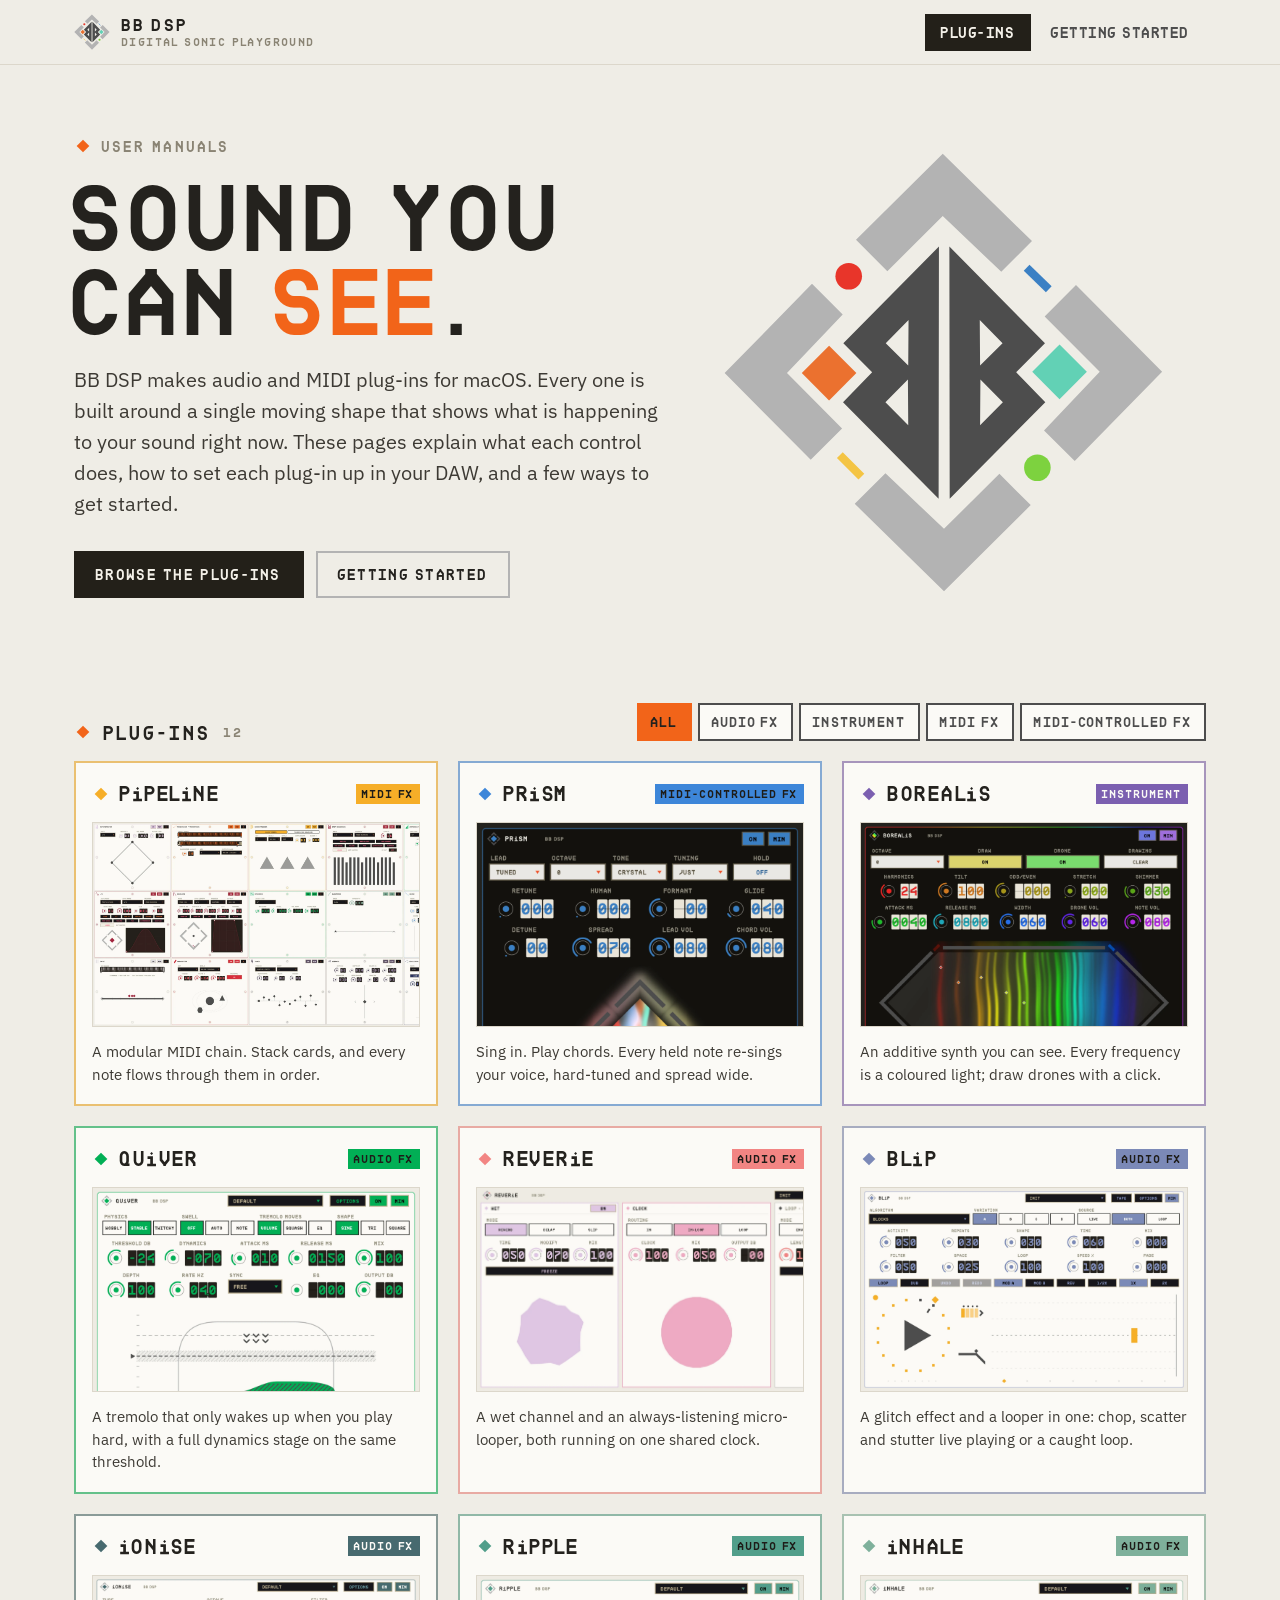
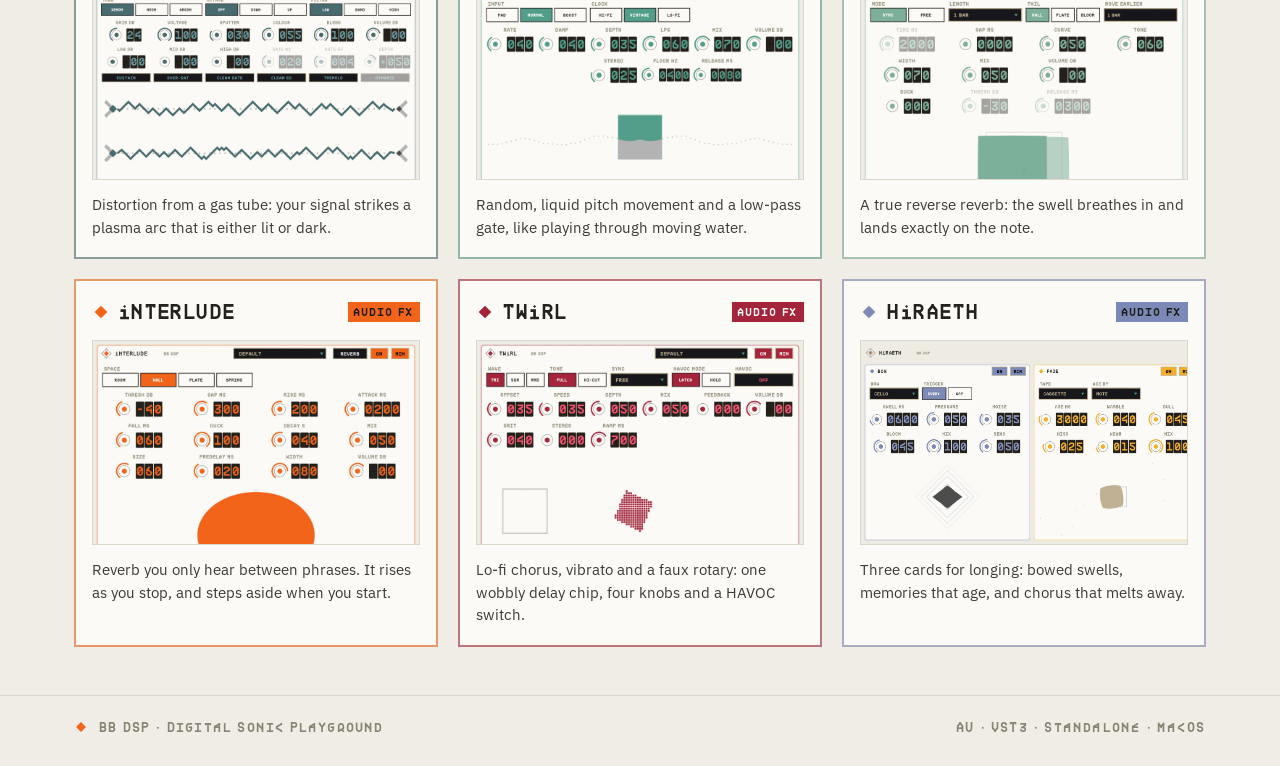
==== docs/index.html @ 144d9c21 "BB DSP online manual: home, getting started and 12 plug-in pages Static site generated by build.py f" ====
<!doctype html>
<html lang="en"><head><meta charset="utf-8">
<meta name="viewport" content="width=device-width, initial-scale=1">
<title>BB DSP Manuals</title>
<meta name="description" content="User manuals for BB DSP audio and MIDI plug-ins.">
<link rel="icon" href="assets/mark.svg" type="image/svg+xml">
<link rel="preconnect" href="https://fonts.googleapis.com"><link rel="preconnect" href="https://fonts.gstatic.com" crossorigin>
<link href="https://fonts.googleapis.com/css2?family=IBM+Plex+Sans:ital,wght@0,400;0,500;0,600;1,400&display=swap" rel="stylesheet">
<link rel="stylesheet" href="assets/site.css">
</head><body style="">
<header class="top"><div class="wrap top-in">
<a class="brand" href="index.html"><svg class="logo" viewBox="280 185 1390 1410" role="img" aria-label="BB DSP">
<g fill="#B3B3B3">
<polygon points="697,472 971,200 1253,476 1156,573 971,397 796,571"/>
<polygon points="697,472 971,200 1253,476 1156,573 971,397 796,571" transform="rotate(90 973 891)"/>
<polygon points="697,472 971,200 1253,476 1156,573 971,397 796,571" transform="rotate(180 973 891)"/>
<polygon points="697,472 971,200 1253,476 1156,573 971,397 796,571" transform="rotate(270 973 891)"/>
</g>
<g fill="#4D4D4D" fill-rule="evenodd">
<path d="M959,493 L657,799 L748,890 L656,985 L958,1290 Z M863,725 L791,799 L862,869 Z M861,913 L790,985 L862,1058 Z"/>
<path d="M959,493 L657,799 L748,890 L656,985 L958,1290 Z M863,725 L791,799 L862,869 Z M861,913 L790,985 L862,1058 Z" transform="translate(1951 0) scale(-1 1)"/>
</g>
<circle class="m m1" cx="674" cy="587" r="42" fill="#E8352A"/>
<line class="m m2" x1="1236" y1="560" x2="1306" y2="628" stroke="#3B80C4" stroke-width="26"/>
<rect class="m m3" x="551" y="832" width="122" height="122" fill="#EB712F" transform="rotate(45 612 893)"/>
<rect class="m m4" x="1279" y="828" width="122" height="122" fill="#62D1B5" transform="rotate(45 1340 889)"/>
<line class="m m5" x1="646" y1="1152" x2="714" y2="1220" stroke="#F4C443" stroke-width="26"/>
<circle class="m m6" cx="1270" cy="1192" r="42" fill="#7DD23F"/>
</svg><span><b>BB DSP</b><small>DIGITAL SONIC PLAYGROUND</small></span></a>
<nav><a href="index.html" aria-current="page"><span class="t"><span class="sr">PLUG-INS</span><span aria-hidden="true">PLUG-INS</span></span></a><a href="getting-started.html"><span class="t"><span class="sr">GETTING STARTED</span><span aria-hidden="true">GETTING STARTED</span></span></a></nav></div></header>
<main>
<section class="hero wrap">
<div class="hero-txt">
<p class="eyebrow"><svg class="mk" width="18" height="18" viewBox="0 0 20 20" aria-hidden="true"><rect x="5" y="5" width="10" height="10" transform="rotate(45 10 10)" fill="var(--accent)"/></svg><span>USER MANUALS</span></p>
<h1>Sound you can <em>see</em>.</h1>
<p class="lede">BB DSP makes audio and MIDI plug-ins for macOS. Every one is built around a single moving shape that shows what is happening to your sound right now. These pages explain what each control does, how to set each plug-in up in your DAW, and a few ways to get started.</p>
<p class="cta"><a class="btn" href="#plugins">BROWSE THE PLUG-INS</a><a class="btn ghost" href="getting-started.html">GETTING STARTED</a></p>
</div>
<div class="hero-logo"><svg class="logo" viewBox="280 185 1390 1410" role="img" aria-label="BB DSP">
<g fill="#B3B3B3">
<polygon points="697,472 971,200 1253,476 1156,573 971,397 796,571"/>
<polygon points="697,472 971,200 1253,476 1156,573 971,397 796,571" transform="rotate(90 973 891)"/>
<polygon points="697,472 971,200 1253,476 1156,573 971,397 796,571" transform="rotate(180 973 891)"/>
<polygon points="697,472 971,200 1253,476 1156,573 971,397 796,571" transform="rotate(270 973 891)"/>
</g>
<g fill="#4D4D4D" fill-rule="evenodd">
<path d="M959,493 L657,799 L748,890 L656,985 L958,1290 Z M863,725 L791,799 L862,869 Z M861,913 L790,985 L862,1058 Z"/>
<path d="M959,493 L657,799 L748,890 L656,985 L958,1290 Z M863,725 L791,799 L862,869 Z M861,913 L790,985 L862,1058 Z" transform="translate(1951 0) scale(-1 1)"/>
</g>
<circle class="m m1" cx="674" cy="587" r="42" fill="#E8352A"/>
<line class="m m2" x1="1236" y1="560" x2="1306" y2="628" stroke="#3B80C4" stroke-width="26"/>
<rect class="m m3" x="551" y="832" width="122" height="122" fill="#EB712F" transform="rotate(45 612 893)"/>
<rect class="m m4" x="1279" y="828" width="122" height="122" fill="#62D1B5" transform="rotate(45 1340 889)"/>
<line class="m m5" x1="646" y1="1152" x2="714" y2="1220" stroke="#F4C443" stroke-width="26"/>
<circle class="m m6" cx="1270" cy="1192" r="42" fill="#7DD23F"/>
</svg></div>
</section>
<section class="wrap" id="plugins">
<div class="bar"><h2 class="sec"><svg class="mk" width="18" height="18" viewBox="0 0 20 20" aria-hidden="true"><rect x="5" y="5" width="10" height="10" transform="rotate(45 10 10)" fill="var(--accent)"/></svg><span>PLUG-INS</span><span class="count">12</span></h2>
<div class="seg" role="group" aria-label="Filter by type"><button type="button" data-filter="all" class="on">ALL</button><button type="button" data-filter="fx">AUDIO FX</button><button type="button" data-filter="inst">INSTRUMENT</button><button type="button" data-filter="midi">MIDI FX</button><button type="button" data-filter="mfx">MIDI-CONTROLLED FX</button></div></div>
<div class="grid"><a class="pcard" href="pipeline.html" data-kind="midi" style="--accent:#F6AE28;--accent-ink:#956C21;--accent-lcd:#F6AE28;--accent-on:#1E1C18;--accent-soft:#FAEFD9;">
<div class="pcard-h"><svg class="mk" width="18" height="18" viewBox="0 0 20 20" aria-hidden="true"><rect x="5" y="5" width="10" height="10" transform="rotate(45 10 10)" fill="var(--accent)"/></svg><span class="t"><span class="sr">PiPELiNE</span><span aria-hidden="true">P<svg class="li" viewBox="0 0 68 80"><path d="M3 24h30v41h17v15H1V65h17V39H3z"/><path d="M25.5 0l8 8-8 8-8-8z"/></svg>PEL<svg class="li" viewBox="0 0 68 80"><path d="M3 24h30v41h17v15H1V65h17V39H3z"/><path d="M25.5 0l8 8-8 8-8-8z"/></svg>NE</span></span><span class="chip">MIDI FX</span></div>
<div class="pcard-img"><img src="img/pipeline/pipeline_cards.webp" alt="PiPELiNE interface" loading="lazy"></div>
<p>A modular MIDI chain. Stack cards, and every note flows through them in order.</p></a><a class="pcard" href="prism.html" data-kind="mfx" style="--accent:#3D86D9;--accent-ink:#3875BA;--accent-lcd:#5092DD;--accent-on:#1E1C18;--accent-soft:#E0EAF2;">
<div class="pcard-h"><svg class="mk" width="18" height="18" viewBox="0 0 20 20" aria-hidden="true"><rect x="5" y="5" width="10" height="10" transform="rotate(45 10 10)" fill="var(--accent)"/></svg><span class="t"><span class="sr">PRiSM</span><span aria-hidden="true">PR<svg class="li" viewBox="0 0 68 80"><path d="M3 24h30v41h17v15H1V65h17V39H3z"/><path d="M25.5 0l8 8-8 8-8-8z"/></svg>SM</span></span><span class="chip">MIDI-CONTROLLED FX</span></div>
<div class="pcard-img dark"><img src="img/prism/prism_expanded.webp" alt="PRiSM interface" loading="lazy"></div>
<p>Sing in. Play chords. Every held note re-sings your voice, hard-tuned and spread wide.</p></a><a class="pcard" href="borealis.html" data-kind="inst" style="--accent:#7B5FB0;--accent-ink:#7B5FB0;--accent-lcd:#9B85C3;--accent-on:#FBFAF6;--accent-soft:#E9E4EC;">
<div class="pcard-h"><svg class="mk" width="18" height="18" viewBox="0 0 20 20" aria-hidden="true"><rect x="5" y="5" width="10" height="10" transform="rotate(45 10 10)" fill="var(--accent)"/></svg><span class="t"><span class="sr">BOREALiS</span><span aria-hidden="true">BOREAL<svg class="li" viewBox="0 0 68 80"><path d="M3 24h30v41h17v15H1V65h17V39H3z"/><path d="M25.5 0l8 8-8 8-8-8z"/></svg>S</span></span><span class="chip">INSTRUMENT</span></div>
<div class="pcard-img"><img src="img/borealis/borealis_playing.webp" alt="BOREALiS interface" loading="lazy"></div>
<p>An additive synth you can see. Every frequency is a coloured light; draw drones with a click.</p></a><a class="pcard" href="quiver.html" data-kind="fx" style="--accent:#01AF55;--accent-ink:#098443;--accent-lcd:#01AF55;--accent-on:#1E1C18;--accent-soft:#D8F0DF;">
<div class="pcard-h"><svg class="mk" width="18" height="18" viewBox="0 0 20 20" aria-hidden="true"><rect x="5" y="5" width="10" height="10" transform="rotate(45 10 10)" fill="var(--accent)"/></svg><span class="t"><span class="sr">QUiVER</span><span aria-hidden="true">QU<svg class="li" viewBox="0 0 68 80"><path d="M3 24h30v41h17v15H1V65h17V39H3z"/><path d="M25.5 0l8 8-8 8-8-8z"/></svg>VER</span></span><span class="chip">AUDIO FX</span></div>
<div class="pcard-img"><img src="img/quiver/quiver_dyn_squash_trem.webp" alt="QUiVER interface" loading="lazy"></div>
<p>A tremolo that only wakes up when you play hard, with a full dynamics stage on the same threshold.</p></a><a class="pcard" href="reverie.html" data-kind="fx" style="--accent:#F28583;--accent-ink:#A65F5C;--accent-lcd:#F28583;--accent-on:#1E1C18;--accent-soft:#FAEAE6;">
<div class="pcard-h"><svg class="mk" width="18" height="18" viewBox="0 0 20 20" aria-hidden="true"><rect x="5" y="5" width="10" height="10" transform="rotate(45 10 10)" fill="var(--accent)"/></svg><span class="t"><span class="sr">REVERiE</span><span aria-hidden="true">REVER<svg class="li" viewBox="0 0 68 80"><path d="M3 24h30v41h17v15H1V65h17V39H3z"/><path d="M25.5 0l8 8-8 8-8-8z"/></svg>E</span></span><span class="chip">AUDIO FX</span></div>
<div class="pcard-img"><img src="img/reverie/reverie_reverb_listening.webp" alt="REVERiE interface" loading="lazy"></div>
<p>A wet channel and an always-listening micro-looper, both running on one shared clock.</p></a><a class="pcard" href="blip.html" data-kind="fx" style="--accent:#7B89B7;--accent-ink:#677296;--accent-lcd:#808EBA;--accent-on:#1E1C18;--accent-soft:#E9EAED;">
<div class="pcard-h"><svg class="mk" width="18" height="18" viewBox="0 0 20 20" aria-hidden="true"><rect x="5" y="5" width="10" height="10" transform="rotate(45 10 10)" fill="var(--accent)"/></svg><span class="t"><span class="sr">BLiP</span><span aria-hidden="true">BL<svg class="li" viewBox="0 0 68 80"><path d="M3 24h30v41h17v15H1V65h17V39H3z"/><path d="M25.5 0l8 8-8 8-8-8z"/></svg>P</span></span><span class="chip">AUDIO FX</span></div>
<div class="pcard-img"><img src="img/blip/blip_playing.webp" alt="BLiP interface" loading="lazy"></div>
<p>A glitch effect and a looper in one: chop, scatter and stutter live playing or a caught loop.</p></a><a class="pcard" href="ionise.html" data-kind="fx" style="--accent:#476A6F;--accent-ink:#476A6F;--accent-lcd:#7B9497;--accent-on:#FBFAF6;--accent-soft:#E2E6E3;">
<div class="pcard-h"><svg class="mk" width="18" height="18" viewBox="0 0 20 20" aria-hidden="true"><rect x="5" y="5" width="10" height="10" transform="rotate(45 10 10)" fill="var(--accent)"/></svg><span class="t"><span class="sr">iONiSE</span><span aria-hidden="true"><svg class="li" viewBox="0 0 68 80"><path d="M3 24h30v41h17v15H1V65h17V39H3z"/><path d="M25.5 0l8 8-8 8-8-8z"/></svg>ON<svg class="li" viewBox="0 0 68 80"><path d="M3 24h30v41h17v15H1V65h17V39H3z"/><path d="M25.5 0l8 8-8 8-8-8z"/></svg>SE</span></span><span class="chip">AUDIO FX</span></div>
<div class="pcard-img"><img src="img/ionise/ionise_burning.webp" alt="iONiSE interface" loading="lazy"></div>
<p>Distortion from a gas tube: your signal strikes a plasma arc that is either lit or dark.</p></a><a class="pcard" href="ripple.html" data-kind="fx" style="--accent:#519E8A;--accent-ink:#447E6E;--accent-lcd:#519E8A;--accent-on:#1E1C18;--accent-soft:#E3EDE7;">
<div class="pcard-h"><svg class="mk" width="18" height="18" viewBox="0 0 20 20" aria-hidden="true"><rect x="5" y="5" width="10" height="10" transform="rotate(45 10 10)" fill="var(--accent)"/></svg><span class="t"><span class="sr">RiPPLE</span><span aria-hidden="true">R<svg class="li" viewBox="0 0 68 80"><path d="M3 24h30v41h17v15H1V65h17V39H3z"/><path d="M25.5 0l8 8-8 8-8-8z"/></svg>PPLE</span></span><span class="chip">AUDIO FX</span></div>
<div class="pcard-img"><img src="img/ripple/ripple_default.webp" alt="RiPPLE interface" loading="lazy"></div>
<p>Random, liquid pitch movement and a low-pass gate, like playing through moving water.</p></a><a class="pcard" href="inhale.html" data-kind="fx" style="--accent:#7EB09B;--accent-ink:#5A796B;--accent-lcd:#7EB09B;--accent-on:#1E1C18;--accent-soft:#EAF0E9;">
<div class="pcard-h"><svg class="mk" width="18" height="18" viewBox="0 0 20 20" aria-hidden="true"><rect x="5" y="5" width="10" height="10" transform="rotate(45 10 10)" fill="var(--accent)"/></svg><span class="t"><span class="sr">iNHALE</span><span aria-hidden="true"><svg class="li" viewBox="0 0 68 80"><path d="M3 24h30v41h17v15H1V65h17V39H3z"/><path d="M25.5 0l8 8-8 8-8-8z"/></svg>NHALE</span></span><span class="chip">AUDIO FX</span></div>
<div class="pcard-img"><img src="img/inhale/inhale_default.webp" alt="iNHALE interface" loading="lazy"></div>
<p>A true reverse reverb: the swell breathes in and lands exactly on the note.</p></a><a class="pcard" href="interlude.html" data-kind="fx" style="--accent:#F26419;--accent-ink:#BF5319;--accent-lcd:#F26419;--accent-on:#1E1C18;--accent-soft:#FAE5D7;">
<div class="pcard-h"><svg class="mk" width="18" height="18" viewBox="0 0 20 20" aria-hidden="true"><rect x="5" y="5" width="10" height="10" transform="rotate(45 10 10)" fill="var(--accent)"/></svg><span class="t"><span class="sr">iNTERLUDE</span><span aria-hidden="true"><svg class="li" viewBox="0 0 68 80"><path d="M3 24h30v41h17v15H1V65h17V39H3z"/><path d="M25.5 0l8 8-8 8-8-8z"/></svg>NTERLUDE</span></span><span class="chip">AUDIO FX</span></div>
<div class="pcard-img"><img src="img/interlude/interlude_default.webp" alt="iNTERLUDE interface" loading="lazy"></div>
<p>Reverb you only hear between phrases. It rises as you stop, and steps aside when you start.</p></a><a class="pcard" href="twirl.html" data-kind="fx" style="--accent:#A4243B;--accent-ink:#A4243B;--accent-lcd:#C77987;--accent-on:#FBFAF6;--accent-soft:#EFDCDC;">
<div class="pcard-h"><svg class="mk" width="18" height="18" viewBox="0 0 20 20" aria-hidden="true"><rect x="5" y="5" width="10" height="10" transform="rotate(45 10 10)" fill="var(--accent)"/></svg><span class="t"><span class="sr">TWiRL</span><span aria-hidden="true">TW<svg class="li" viewBox="0 0 68 80"><path d="M3 24h30v41h17v15H1V65h17V39H3z"/><path d="M25.5 0l8 8-8 8-8-8z"/></svg>RL</span></span><span class="chip">AUDIO FX</span></div>
<div class="pcard-img"><img src="img/twirl/twirl_default.webp" alt="TWiRL interface" loading="lazy"></div>
<p>Lo-fi chorus, vibrato and a faux rotary: one wobbly delay chip, four knobs and a HAVOC switch.</p></a><a class="pcard" href="hiraeth.html" data-kind="fx" style="--accent:#7B89B7;--accent-ink:#677296;--accent-lcd:#808EBA;--accent-on:#1E1C18;--accent-soft:#E9EAED;">
<div class="pcard-h"><svg class="mk" width="18" height="18" viewBox="0 0 20 20" aria-hidden="true"><rect x="5" y="5" width="10" height="10" transform="rotate(45 10 10)" fill="var(--accent)"/></svg><span class="t"><span class="sr">HiRAETH</span><span aria-hidden="true">H<svg class="li" viewBox="0 0 68 80"><path d="M3 24h30v41h17v15H1V65h17V39H3z"/><path d="M25.5 0l8 8-8 8-8-8z"/></svg>RAETH</span></span><span class="chip">AUDIO FX</span></div>
<div class="pcard-img"><img src="img/hiraeth/hiraeth_default.webp" alt="HiRAETH interface" loading="lazy"></div>
<p>Three cards for longing: bowed swells, memories that age, and chorus that melts away.</p></a></div>
</section></main>
<footer class="foot"><div class="wrap"><svg class="mk" width="14" height="14" viewBox="0 0 20 20" aria-hidden="true"><rect x="5" y="5" width="10" height="10" transform="rotate(45 10 10)" fill="var(--accent)"/></svg><span>BB DSP · Digital Sonic Playground</span><span class="sp"></span><span>AU · VST3 · Standalone · macOS</span></div></footer>
<script src="assets/site.js"></script>
</body></html>
---- docs/assets/site.css ----
/* BB DSP manuals - house style: frame grey, charcoal at rest, accent = active. */
@font-face { font-family: "BDRmono"; src: url("BDRmono2006.otf") format("opentype"); font-display: swap; }

:root {
  --bg: #EFEDE6; --card: #FBFAF6; --ink: #24221E; --body: #3D3A34; --label: #8A8474;
  --frame: #B3B3B3; --charcoal: #4D4D4D; --lcd: #232019; --rule: #DCD7CB;
  --accent: #F26419; --accent-ink: #B4440C; --accent-lcd: #F57A3A; --accent-on: #24221E; --accent-soft: #FCE6DA;
  --mono: "BDRmono", ui-monospace, Menlo, monospace;
  --sans: "IBM Plex Sans", system-ui, -apple-system, sans-serif;
  --wrap: 1180px;
}
* { box-sizing: border-box; }
html { scroll-behavior: smooth; scroll-padding-top: 84px; }
body { margin: 0; background: var(--bg); color: var(--body); font: 17px/1.62 var(--sans); -webkit-font-smoothing: antialiased; }
img { max-width: 100%; display: block; }
a { color: var(--accent-ink); }
.wrap { max-width: var(--wrap); margin: 0 auto; padding: 0 24px; }
.sr { position: absolute; width: 1px; height: 1px; overflow: hidden; clip: rect(0 0 0 0); white-space: nowrap; }

/* Titles: BDRmono with a hand-drawn lowercase i that sits on the baseline */
.t { font-family: var(--mono); letter-spacing: .04em; white-space: nowrap; }
.li { width: .678em; height: .8em; fill: currentColor; vertical-align: baseline; overflow: visible; }

/* Header */
.top { position: sticky; top: 0; z-index: 10; background: color-mix(in srgb, var(--bg) 92%, transparent);
       backdrop-filter: blur(8px); -webkit-backdrop-filter: blur(8px); border-bottom: 1px solid var(--rule); }
.top-in { display: flex; align-items: center; gap: 24px; height: 64px; }
.brand { display: flex; align-items: center; gap: 12px; text-decoration: none; color: var(--ink); }
.brand .logo { width: 36px; height: 36px; }
.brand b { display: block; white-space: nowrap; font: 15px/1 var(--mono); letter-spacing: .12em; }
.brand small { display: block; font: 10px/1 var(--mono); letter-spacing: .14em; color: var(--label); margin-top: 5px; }
.top nav { margin-left: auto; display: flex; gap: 4px; }
.top nav a { font: 13px/1 var(--mono); color: var(--charcoal); text-decoration: none; padding: 10px 14px; border: 2px solid transparent; }
.top nav a:hover { border-color: var(--frame); }
.top nav a[aria-current] { background: var(--lcd); color: #F3F0E8; }

/* Shared bits */
.mk { flex: none; display: inline-block; vertical-align: middle; }
.eyebrow { display: flex; align-items: center; gap: 10px; font: 13px/1 var(--mono); letter-spacing: .16em; color: var(--label); margin: 0 0 18px; }
.chip { display: inline-block; font: 11px/1 var(--mono); letter-spacing: .1em; padding: 6px 8px; background: var(--accent); color: var(--accent-on); }
.lcd { display: inline-flex; align-items: center; justify-content: center; min-width: 46px; padding: 7px 9px;
       background: var(--lcd); color: var(--accent-lcd); font: 15px/1 var(--mono); letter-spacing: .06em;
       box-shadow: inset 0 0 0 2px #3A352B; white-space: nowrap; max-width: 100%; overflow: hidden; text-overflow: ellipsis; }
.lcd.w { min-width: 64px; color: #F3F0E8; }
.card { background: var(--card); border: 2px solid var(--rule); padding: 24px 28px; }
.card p:first-child { margin-top: 0; } .card p:last-child { margin-bottom: 0; }
.btn { display: inline-block; font: 13px/1 var(--mono); letter-spacing: .1em; padding: 15px 20px; text-decoration: none;
       background: var(--lcd); color: #F3F0E8; border: 2px solid var(--lcd); }
.btn:hover { background: var(--accent); border-color: var(--accent); color: var(--accent-on); }
.btn.ghost { background: transparent; color: var(--ink); border-color: var(--frame); }
.btn.ghost:hover { border-color: var(--ink); background: transparent; color: var(--ink); }
.lede { font-size: 20px; line-height: 1.55; color: var(--body); max-width: 40em; }
h1, h2, h3 { color: var(--ink); }
.sec { display: flex; align-items: center; gap: 12px; font: 17px/1 var(--mono); letter-spacing: .12em; margin: 64px 0 20px; }
.sec .count { font-size: 12px; color: var(--label); }

/* Home hero */
.hero { display: grid; grid-template-columns: 1.25fr 1fr; gap: 48px; align-items: center; padding-top: 72px; padding-bottom: 32px; }
.hero h1 { font: 400 clamp(44px, 6.4vw, 84px)/1.02 var(--mono); text-transform: uppercase; letter-spacing: .01em; margin: 0 0 24px; }
.hero h1 em { font-style: normal; color: var(--accent); }
.hero-logo .logo { width: 100%; max-width: 440px; margin-left: auto; }
.hero-logo .m { animation: blink 6s infinite; }
.hero-logo .m2 { animation-delay: 1s; } .hero-logo .m3 { animation-delay: 2s; } .hero-logo .m4 { animation-delay: 3s; }
.hero-logo .m5 { animation-delay: 4s; } .hero-logo .m6 { animation-delay: 5s; }
@keyframes blink { 0%, 12%, 100% { opacity: 1; } 5% { opacity: .15; } }
.cta { display: flex; gap: 12px; flex-wrap: wrap; margin-top: 32px; }

/* Plugin grid */
.bar { display: flex; align-items: flex-end; justify-content: space-between; gap: 20px; flex-wrap: wrap; margin: 56px 0 20px; }
.bar .sec { margin: 0; }
.seg { display: flex; flex-wrap: wrap; gap: 6px; }
.seg button { font: 12px/1 var(--mono); letter-spacing: .08em; padding: 11px 12px; background: var(--card); color: var(--charcoal);
              border: 2px solid var(--charcoal); cursor: pointer; }
.seg button.on { background: var(--accent); border-color: var(--accent); color: var(--accent-on); }
.grid { display: grid; grid-template-columns: repeat(3, 1fr); gap: 20px; }
.pcard { display: flex; flex-direction: column; background: var(--card); border: 2px solid color-mix(in srgb, var(--accent) 55%, var(--rule));
         text-decoration: none; color: var(--body); transition: transform .18s ease, border-color .18s ease; }
.pcard:hover { transform: translateY(-3px); border-color: var(--accent); }
.pcard[hidden] { display: none; }
.pcard-h { display: flex; align-items: center; gap: 10px; padding: 16px 16px 14px; color: var(--ink); font-size: 18px; }
.pcard-h .chip { margin-left: auto; font-size: 10px; padding: 5px 6px; }
.pcard-img { aspect-ratio: 16 / 10; overflow: hidden; background: #EDEAE2; margin: 0 16px; border: 1px solid var(--rule); }
.pcard-img.dark { background: #131210; }
.pcard-img img { width: 100%; height: 100%; object-fit: cover; object-position: top left; transition: transform .4s ease; }
.pcard:hover .pcard-img img { transform: scale(1.03); }
.pcard p { margin: 14px 16px 18px; font-size: 15px; line-height: 1.5; }

/* Plugin page hero */
.phero { display: grid; grid-template-columns: 1fr 300px; gap: 40px; align-items: center; padding-top: 64px; padding-bottom: 32px; }
.pname { font: 400 clamp(56px, 9vw, 120px)/.95 var(--mono); margin: 0 0 22px; color: var(--ink); }
.pname .t { letter-spacing: .02em; }
.pname.grad .t > span[aria-hidden] { background: var(--accent-grad); -webkit-background-clip: text; background-clip: text; color: transparent; }
.pname.grad .li { fill: #6CC24A; }
.chips { display: flex; gap: 6px; margin-top: 22px; }
.chips .chip { background: transparent; color: var(--charcoal); box-shadow: inset 0 0 0 2px var(--frame); }
.phero-motion { background: var(--card); border: 2px solid var(--accent); aspect-ratio: 1; }
.motion { width: 100%; height: 100%; display: block; }

.main-shot { margin: 0; }
.shot { background: #EDEAE2; border: 2px solid var(--rule); padding: 14px; }
.shot.dark { background: #131210; border-color: #2B2823; }
.shot img { margin: 0 auto; max-height: 760px; width: auto; }
figcaption { font: 12px/1.4 var(--mono); letter-spacing: .08em; color: var(--label); margin-top: 10px; text-transform: uppercase; }

/* Plugin page body */
.layout { display: grid; grid-template-columns: 200px 1fr; gap: 48px; padding-bottom: 40px; }
.toc > div { position: sticky; top: 96px; display: flex; flex-direction: column; gap: 2px; margin-top: 64px; }
.toc a { font: 12px/1 var(--mono); letter-spacing: .1em; color: var(--label); text-decoration: none; padding: 10px 12px; border-left: 3px solid var(--rule); }
.toc a:hover { color: var(--ink); }
.toc a.on { color: var(--ink); border-left-color: var(--accent); background: var(--accent-soft); }
.doc { min-width: 0; }
.prose p { max-width: 40em; }
.prose .t, .rd .t, .tips .t, .how .t, .who .t { font-size: .92em; color: var(--ink); }

.gallery { display: grid; grid-template-columns: repeat(auto-fit, minmax(260px, 1fr)); gap: 20px; margin-top: 28px; }
.gallery figure { margin: 0; }
.gallery .shot { padding: 10px; aspect-ratio: 4 / 3; display: flex; align-items: center; }
.gallery .shot img { max-height: 100%; object-fit: contain; }

.steps { list-style: none; padding: 0; margin: 0; display: grid; grid-template-columns: repeat(2, 1fr); gap: 12px; }
.steps li { display: flex; gap: 16px; align-items: flex-start; background: var(--card); border: 2px solid var(--rule); padding: 18px 20px; }
.steps .n { font: 22px/1 var(--mono); color: var(--accent-lcd); background: var(--lcd); padding: 7px 8px; flex: none; }

.hows { display: grid; grid-template-columns: repeat(auto-fit, minmax(240px, 1fr)); gap: 12px; }
.how { background: var(--card); border: 2px solid var(--rule); border-top: 4px solid var(--accent); padding: 18px 20px; }
.how h3 { display: flex; align-items: center; gap: 8px; font: 600 16px/1.3 var(--sans); margin: 0 0 8px; }
.how p { margin: 0; font-size: 15.5px; line-height: 1.55; }

.hint { font-size: 14px; color: var(--label); margin: -8px 0 18px; }
.grp { display: flex; align-items: center; gap: 10px; font: 13px/1 var(--mono); letter-spacing: .14em; color: var(--label); margin: 30px 0 10px; }
.grp::before { content: ""; width: 18px; height: 3px; background: var(--frame); }
.table { padding: 0; }
.row { display: grid; grid-template-columns: 230px 150px 1fr; gap: 20px; align-items: center; padding: 14px 22px; border-top: 1px solid var(--rule); }
.row:first-child { border-top: 0; }
.rn { font: 14px/1.3 var(--mono); letter-spacing: .08em; color: var(--ink); }
.rn .t { letter-spacing: .08em; }
.rng { display: block; font: 11px/1.3 var(--mono); letter-spacing: .04em; color: var(--label); margin-top: 6px; }
.rd { font-size: 15.5px; line-height: 1.5; }

.tips { list-style: none; margin: 0; padding: 0; display: grid; gap: 10px; }
.tips li { position: relative; padding: 16px 20px 16px 48px; background: var(--accent-soft); }
.tips li::before { content: ""; position: absolute; left: 20px; top: 24px; width: 9px; height: 9px; background: var(--accent); transform: rotate(45deg); }

.specs { display: grid; grid-template-columns: repeat(auto-fit, minmax(220px, 1fr)); gap: 20px; margin: 0; }
.specs dt { font: 11px/1 var(--mono); letter-spacing: .14em; color: var(--label); margin-bottom: 8px; }
.specs dd { margin: 0; font-size: 15.5px; color: var(--ink); }

.pn { display: grid; grid-template-columns: 1fr 1fr; gap: 12px; margin-top: 64px; }
.pn a { display: block; background: var(--card); border: 2px solid var(--rule); padding: 18px 20px; text-decoration: none; color: var(--ink); font-size: 22px; }
.pn a:hover { border-color: var(--accent); }
.pn small { display: block; font: 11px/1 var(--mono); letter-spacing: .14em; color: var(--label); margin-bottom: 10px; }
.pn .nx { text-align: right; }

/* Getting started */
.doc .ph { font: 400 clamp(36px, 5vw, 60px)/1.05 var(--mono); text-transform: uppercase; margin: 0 0 20px; }
section.doc { padding-top: 64px; padding-bottom: 40px; max-width: 980px; }
.paths { display: grid; gap: 10px; margin: 18px 0; }
.paths div { display: flex; align-items: center; gap: 14px; }
.paths code { font: 14px/1.3 var(--mono); color: var(--ink); overflow-wrap: anywhere; }
.places { display: grid; grid-template-columns: repeat(2, 1fr); gap: 12px; }
.place { background: var(--card); border: 2px solid var(--rule); padding: 20px 22px; }
.place h3 { font: 14px/1 var(--mono); letter-spacing: .12em; margin: 0 0 10px; }
.place p { margin: 0 0 10px; font-size: 15.5px; }
.place .who { margin: 0; color: var(--label); font-size: 14px; }
.colours { display: grid; grid-template-columns: repeat(2, 1fr); gap: 18px 28px; }
.colours div { display: flex; gap: 14px; align-items: flex-start; }
.colours p { margin: 0 !important; font-size: 15.5px; }
.sw { flex: none; width: 26px; height: 26px; margin-top: 2px; }

.foot { border-top: 1px solid var(--rule); margin-top: 48px; }
.foot .wrap { display: flex; align-items: center; gap: 12px; padding-top: 24px; padding-bottom: 32px; font: 12px/1 var(--mono); letter-spacing: .1em; color: var(--label); }
.foot .sp { flex: 1; }

/* Animation keyframes for the per-plugin shapes */
@keyframes jelly { from { transform: scaleX(1) scaleY(1) skewX(-6deg); } to { transform: scaleX(.84) scaleY(1.18) skewX(6deg); } }
@keyframes spin { to { transform: rotate(360deg); } }
@keyframes stutter { 0% { transform: translateX(0); } 20% { transform: translateX(50px); } 30% { transform: translateX(50px) scale(.6); }
  40% { transform: translateX(50px); } 55% { transform: translateX(100px); } 65% { transform: translateX(0); } 80% { transform: translateX(150px); } 100% { transform: translateX(0); } }
@keyframes bob { 0%, 100% { transform: translateY(0); } 30% { transform: translateY(-14px); } 55% { transform: translateY(8px); } 75% { transform: translateY(-4px); } }
@keyframes breathe { 0% { transform: scale(.25); opacity: .3; } 85% { transform: scale(1); opacity: 1; } 100% { transform: scale(1); opacity: 0; } }
@keyframes punch { 0%, 84% { transform: scale(0); } 88% { transform: scale(1.15); } 100% { transform: scale(.9); } }
@keyframes phrase { 0%, 45% { opacity: 1; } 50%, 100% { opacity: .18; } }
@keyframes gap { 0%, 30% { transform: scale(0); } 48% { transform: scale(1); } 52% { transform: scale(1); } 70%, 100% { transform: scale(0); } }
@keyframes sway { from { transform: translateX(-30px); } to { transform: translateX(30px); } }

@media (prefers-reduced-motion: reduce) {
  *, *::before, *::after { animation-play-state: paused !important; transition: none !important; }
  html { scroll-behavior: auto; }
}

@media (max-width: 960px) {
  .grid { grid-template-columns: repeat(2, 1fr); }
  .layout { grid-template-columns: 1fr; gap: 0; }
  .toc { display: none; }
  .row { grid-template-columns: 180px 140px 1fr; }
}
@media (max-width: 700px) {
  body { font-size: 16px; }
  .wrap { padding: 0 16px; }
  .top-in { height: 56px; gap: 12px; }
  .brand small { display: none; }
  .top nav a { padding: 8px 8px; font-size: 11px; }
  .hero, .phero { grid-template-columns: 1fr; padding-top: 40px; gap: 28px; }
  .hero-logo .logo { max-width: 240px; margin: 0 auto; }
  .phero-motion { max-width: 240px; }
  .grid, .steps, .places, .colours, .pn { grid-template-columns: 1fr; }
  .row { grid-template-columns: 1fr auto; gap: 8px 14px; padding: 14px 16px; }
  .rd { grid-column: 1 / -1; }
  .card { padding: 20px; }
  .lede { font-size: 18px; }
  .sec { margin-top: 48px; }
}
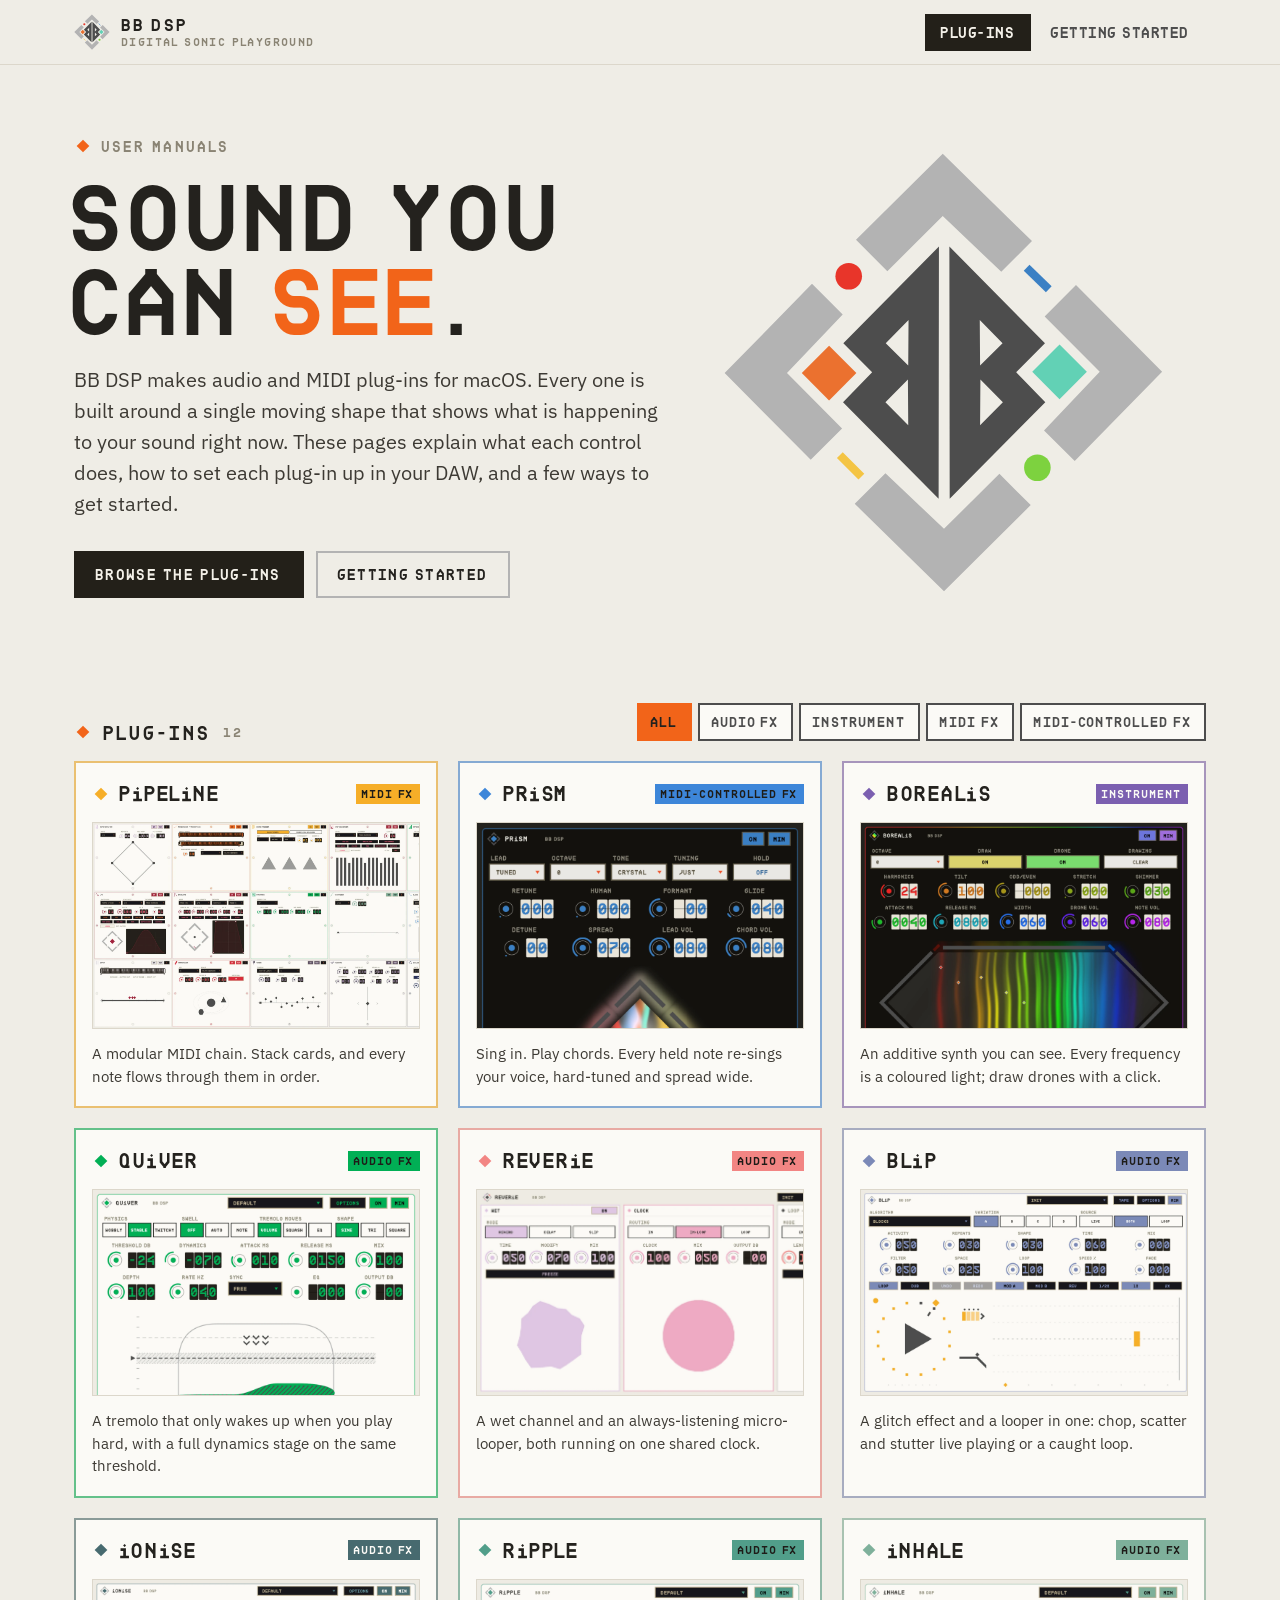
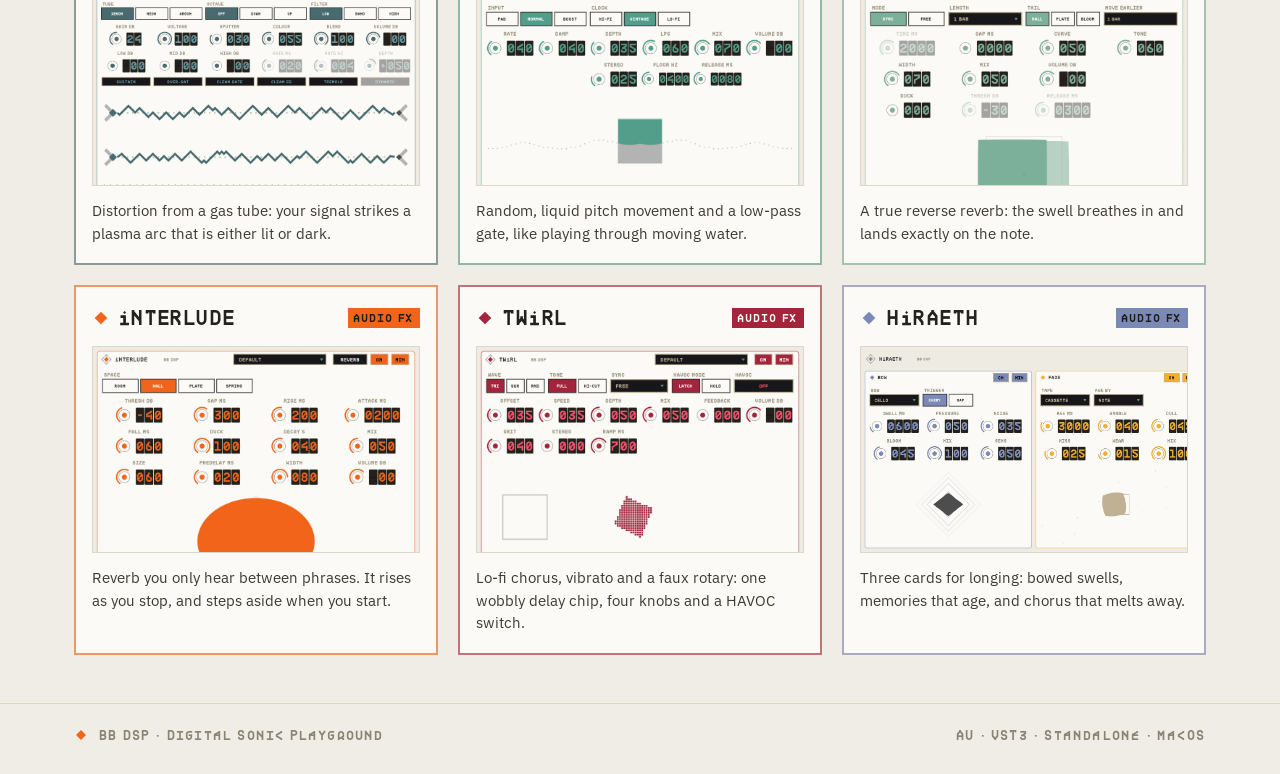
==== commit a524e9f6: "Fix plug-in cards running off the screen on iPhone The user's phone screenshot (Chrome on iPhone, wh" ====
--- a/docs/index.html
+++ b/docs/index.html
@@ -6,7 +6,7 @@
 <link rel="icon" href="assets/mark.svg" type="image/svg+xml">
 <link rel="preconnect" href="https://fonts.googleapis.com"><link rel="preconnect" href="https://fonts.gstatic.com" crossorigin>
 <link href="https://fonts.googleapis.com/css2?family=IBM+Plex+Sans:ital,wght@0,400;0,500;0,600;1,400&display=swap" rel="stylesheet">
-<link rel="stylesheet" href="assets/site.css">
+<link rel="stylesheet" href="assets/site.css?v=94354b3f">
 </head><body style="">
 <header class="top"><div class="wrap top-in">
 <a class="brand" href="index.html"><svg class="logo" viewBox="280 185 1390 1410" role="img" aria-label="BB DSP">
@@ -97,5 +97,5 @@
 <p>Three cards for longing: bowed swells, memories that age, and chorus that melts away.</p></a></div>
 </section></main>
 <footer class="foot"><div class="wrap"><svg class="mk" width="14" height="14" viewBox="0 0 20 20" aria-hidden="true"><rect x="5" y="5" width="10" height="10" transform="rotate(45 10 10)" fill="var(--accent)"/></svg><span>BB DSP · Digital Sonic Playground</span><span class="sp"></span><span>AU · VST3 · Standalone · macOS</span></div></footer>
-<script src="assets/site.js"></script>
+<script src="assets/site.js?v=e9fea648"></script>
 </body></html>
--- a/docs/assets/site.css
+++ b/docs/assets/site.css
@@ -10,10 +10,10 @@
   --wrap: 1180px;
 }
 * { box-sizing: border-box; }
-html { scroll-behavior: smooth; scroll-padding-top: 84px; }
+html { -webkit-text-size-adjust: 100%; text-size-adjust: 100%; scroll-behavior: smooth; scroll-padding-top: 84px; }
 body { margin: 0; background: var(--bg); color: var(--body); font: 17px/1.62 var(--sans); -webkit-font-smoothing: antialiased; }
 img { max-width: 100%; display: block; }
-a { color: var(--accent-ink); }
+a { color: var(--accent-ink); -webkit-tap-highlight-color: transparent; }
 .wrap { max-width: var(--wrap); margin: 0 auto; padding: 0 24px; }
 .sr { position: absolute; width: 1px; height: 1px; overflow: hidden; clip: rect(0 0 0 0); white-space: nowrap; }
 
@@ -31,7 +31,6 @@
 .brand small { display: block; font: 10px/1 var(--mono); letter-spacing: .14em; color: var(--label); margin-top: 5px; }
 .top nav { margin-left: auto; display: flex; gap: 4px; }
 .top nav a { font: 13px/1 var(--mono); color: var(--charcoal); text-decoration: none; padding: 10px 14px; border: 2px solid transparent; }
-.top nav a:hover { border-color: var(--frame); }
 .top nav a[aria-current] { background: var(--lcd); color: #F3F0E8; }
 
 /* Shared bits */
@@ -46,16 +45,14 @@
 .card p:first-child { margin-top: 0; } .card p:last-child { margin-bottom: 0; }
 .btn { display: inline-block; font: 13px/1 var(--mono); letter-spacing: .1em; padding: 15px 20px; text-decoration: none;
        background: var(--lcd); color: #F3F0E8; border: 2px solid var(--lcd); }
-.btn:hover { background: var(--accent); border-color: var(--accent); color: var(--accent-on); }
 .btn.ghost { background: transparent; color: var(--ink); border-color: var(--frame); }
-.btn.ghost:hover { border-color: var(--ink); background: transparent; color: var(--ink); }
 .lede { font-size: 20px; line-height: 1.55; color: var(--body); max-width: 40em; }
 h1, h2, h3 { color: var(--ink); }
 .sec { display: flex; align-items: center; gap: 12px; font: 17px/1 var(--mono); letter-spacing: .12em; margin: 64px 0 20px; }
 .sec .count { font-size: 12px; color: var(--label); }
 
 /* Home hero */
-.hero { display: grid; grid-template-columns: 1.25fr 1fr; gap: 48px; align-items: center; padding-top: 72px; padding-bottom: 32px; }
+.hero { display: grid; grid-template-columns: minmax(0, 1.25fr) minmax(0, 1fr); gap: 48px; align-items: center; padding-top: 72px; padding-bottom: 32px; }
 .hero h1 { font: 400 clamp(44px, 6.4vw, 84px)/1.02 var(--mono); text-transform: uppercase; letter-spacing: .01em; margin: 0 0 24px; }
 .hero h1 em { font-style: normal; color: var(--accent); }
 .hero-logo .logo { width: 100%; max-width: 440px; margin-left: auto; }
@@ -72,21 +69,19 @@
 .seg button { font: 12px/1 var(--mono); letter-spacing: .08em; padding: 11px 12px; background: var(--card); color: var(--charcoal);
               border: 2px solid var(--charcoal); cursor: pointer; }
 .seg button.on { background: var(--accent); border-color: var(--accent); color: var(--accent-on); }
-.grid { display: grid; grid-template-columns: repeat(3, 1fr); gap: 20px; }
-.pcard { display: flex; flex-direction: column; background: var(--card); border: 2px solid color-mix(in srgb, var(--accent) 55%, var(--rule));
+.grid { display: grid; grid-template-columns: repeat(3, minmax(0, 1fr)); gap: 20px; }
+.pcard { display: flex; flex-direction: column; min-width: 0; background: var(--card); border: 2px solid color-mix(in srgb, var(--accent) 55%, var(--rule));
          text-decoration: none; color: var(--body); transition: transform .18s ease, border-color .18s ease; }
-.pcard:hover { transform: translateY(-3px); border-color: var(--accent); }
 .pcard[hidden] { display: none; }
 .pcard-h { display: flex; align-items: center; gap: 10px; padding: 16px 16px 14px; color: var(--ink); font-size: 18px; }
 .pcard-h .chip { margin-left: auto; font-size: 10px; padding: 5px 6px; }
-.pcard-img { aspect-ratio: 16 / 10; overflow: hidden; background: #EDEAE2; margin: 0 16px; border: 1px solid var(--rule); }
+.pcard-img { position: relative; height: 0; padding-top: calc((100% - 32px) * .625); /* 16:10 of the box (card width less its 16px margins); works in every WebKit */ overflow: hidden; background: #EDEAE2; margin: 0 16px; border: 1px solid var(--rule); }
 .pcard-img.dark { background: #131210; }
-.pcard-img img { width: 100%; height: 100%; object-fit: cover; object-position: top left; transition: transform .4s ease; }
-.pcard:hover .pcard-img img { transform: scale(1.03); }
+.pcard-img img { position: absolute; inset: 0; width: 100%; height: 100%; object-fit: cover; object-position: top left; transition: transform .4s ease; }
 .pcard p { margin: 14px 16px 18px; font-size: 15px; line-height: 1.5; }
 
 /* Plugin page hero */
-.phero { display: grid; grid-template-columns: 1fr 300px; gap: 40px; align-items: center; padding-top: 64px; padding-bottom: 32px; }
+.phero { display: grid; grid-template-columns: minmax(0, 1fr) 300px; gap: 40px; align-items: center; padding-top: 64px; padding-bottom: 32px; }
 .pname { font: 400 clamp(56px, 9vw, 120px)/.95 var(--mono); margin: 0 0 22px; color: var(--ink); }
 .pname .t { letter-spacing: .02em; }
 .pname.grad .t > span[aria-hidden] { background: var(--accent-grad); -webkit-background-clip: text; background-clip: text; color: transparent; }
@@ -103,10 +98,9 @@
 figcaption { font: 12px/1.4 var(--mono); letter-spacing: .08em; color: var(--label); margin-top: 10px; text-transform: uppercase; }
 
 /* Plugin page body */
-.layout { display: grid; grid-template-columns: 200px 1fr; gap: 48px; padding-bottom: 40px; }
+.layout { display: grid; grid-template-columns: 200px minmax(0, 1fr); gap: 48px; padding-bottom: 40px; }
 .toc > div { position: sticky; top: 96px; display: flex; flex-direction: column; gap: 2px; margin-top: 64px; }
 .toc a { font: 12px/1 var(--mono); letter-spacing: .1em; color: var(--label); text-decoration: none; padding: 10px 12px; border-left: 3px solid var(--rule); }
-.toc a:hover { color: var(--ink); }
 .toc a.on { color: var(--ink); border-left-color: var(--accent); background: var(--accent-soft); }
 .doc { min-width: 0; }
 .prose p { max-width: 40em; }
@@ -130,7 +124,7 @@
 .grp { display: flex; align-items: center; gap: 10px; font: 13px/1 var(--mono); letter-spacing: .14em; color: var(--label); margin: 30px 0 10px; }
 .grp::before { content: ""; width: 18px; height: 3px; background: var(--frame); }
 .table { padding: 0; }
-.row { display: grid; grid-template-columns: 230px 150px 1fr; gap: 20px; align-items: center; padding: 14px 22px; border-top: 1px solid var(--rule); }
+.row { display: grid; grid-template-columns: 230px 150px minmax(0, 1fr); gap: 20px; align-items: center; padding: 14px 22px; border-top: 1px solid var(--rule); }
 .row:first-child { border-top: 0; }
 .rn { font: 14px/1.3 var(--mono); letter-spacing: .08em; color: var(--ink); }
 .rn .t { letter-spacing: .08em; }
@@ -147,7 +141,6 @@
 
 .pn { display: grid; grid-template-columns: 1fr 1fr; gap: 12px; margin-top: 64px; }
 .pn a { display: block; background: var(--card); border: 2px solid var(--rule); padding: 18px 20px; text-decoration: none; color: var(--ink); font-size: 22px; }
-.pn a:hover { border-color: var(--accent); }
 .pn small { display: block; font: 11px/1 var(--mono); letter-spacing: .14em; color: var(--label); margin-bottom: 10px; }
 .pn .nx { text-align: right; }
 
@@ -171,6 +164,28 @@
 .foot .wrap { display: flex; align-items: center; gap: 12px; padding-top: 24px; padding-bottom: 32px; font: 12px/1 var(--mono); letter-spacing: .1em; color: var(--label); }
 .foot .sp { flex: 1; }
 
+/* Hover effects only for a real mouse: on phones a finger passing over a card
+   while scrolling counts as hover, which lifted cards and zoomed their screenshots. */
+@media (hover: hover) and (pointer: fine) {
+  .top nav a:hover { border-color: var(--frame); }
+  .btn:hover { background: var(--accent); border-color: var(--accent); color: var(--accent-on); }
+  .btn.ghost:hover { border-color: var(--ink); background: transparent; color: var(--ink); }
+  .pcard:hover { border-color: var(--accent); }
+  .toc a:hover { color: var(--ink); }
+  .pn a:hover { border-color: var(--accent); }
+}
+/* The lift and screenshot zoom on plug-in cards: wide screens with a mouse only. */
+@media (hover: hover) and (pointer: fine) and (min-width: 701px) {
+  .pcard:hover { transform: translateY(-3px); }
+  .pcard:hover .pcard-img img { transform: scale(1.03); }
+}
+/* Phones: cards never change size, whatever the browser reports about hover. */
+@media (max-width: 700px) {
+  .pcard, .pcard:hover, .pcard:active, .pcard:focus,
+  .pcard-img img, .pcard:hover .pcard-img img { transform: none !important; transition: none !important; }
+  .pcard { -webkit-tap-highlight-color: transparent; }
+}
+
 /* Animation keyframes for the per-plugin shapes */
 @keyframes jelly { from { transform: scaleX(1) scaleY(1) skewX(-6deg); } to { transform: scaleX(.84) scaleY(1.18) skewX(6deg); } }
 @keyframes spin { to { transform: rotate(360deg); } }
@@ -189,10 +204,10 @@
 }
 
 @media (max-width: 960px) {
-  .grid { grid-template-columns: repeat(2, 1fr); }
-  .layout { grid-template-columns: 1fr; gap: 0; }
+  .grid { grid-template-columns: repeat(2, minmax(0, 1fr)); }
+  .layout { grid-template-columns: minmax(0, 1fr); gap: 0; }
   .toc { display: none; }
-  .row { grid-template-columns: 180px 140px 1fr; }
+  .row { grid-template-columns: 180px 140px minmax(0, 1fr); }
 }
 @media (max-width: 700px) {
   body { font-size: 16px; }
@@ -200,13 +215,18 @@
   .top-in { height: 56px; gap: 12px; }
   .brand small { display: none; }
   .top nav a { padding: 8px 8px; font-size: 11px; }
-  .hero, .phero { grid-template-columns: 1fr; padding-top: 40px; gap: 28px; }
+  .hero, .phero { grid-template-columns: minmax(0, 1fr); padding-top: 40px; gap: 28px; }
   .hero-logo .logo { max-width: 240px; margin: 0 auto; }
   .phero-motion { max-width: 240px; }
-  .grid, .steps, .places, .colours, .pn { grid-template-columns: 1fr; }
-  .row { grid-template-columns: 1fr auto; gap: 8px 14px; padding: 14px 16px; }
+  .grid, .steps, .places, .colours, .pn { grid-template-columns: minmax(0, 1fr); }
+  .row { grid-template-columns: minmax(0, 1fr) auto; gap: 8px 14px; padding: 14px 16px; }
   .rd { grid-column: 1 / -1; }
   .card { padding: 20px; }
   .lede { font-size: 18px; }
   .sec { margin-top: 48px; }
 }
+@media (max-width: 400px) {
+  /* Smallest phones: the logo alone, so both menu buttons fit beside it. */
+  .brand > span { display: none; }
+  .top nav a { padding: 8px 7px; }
+}
